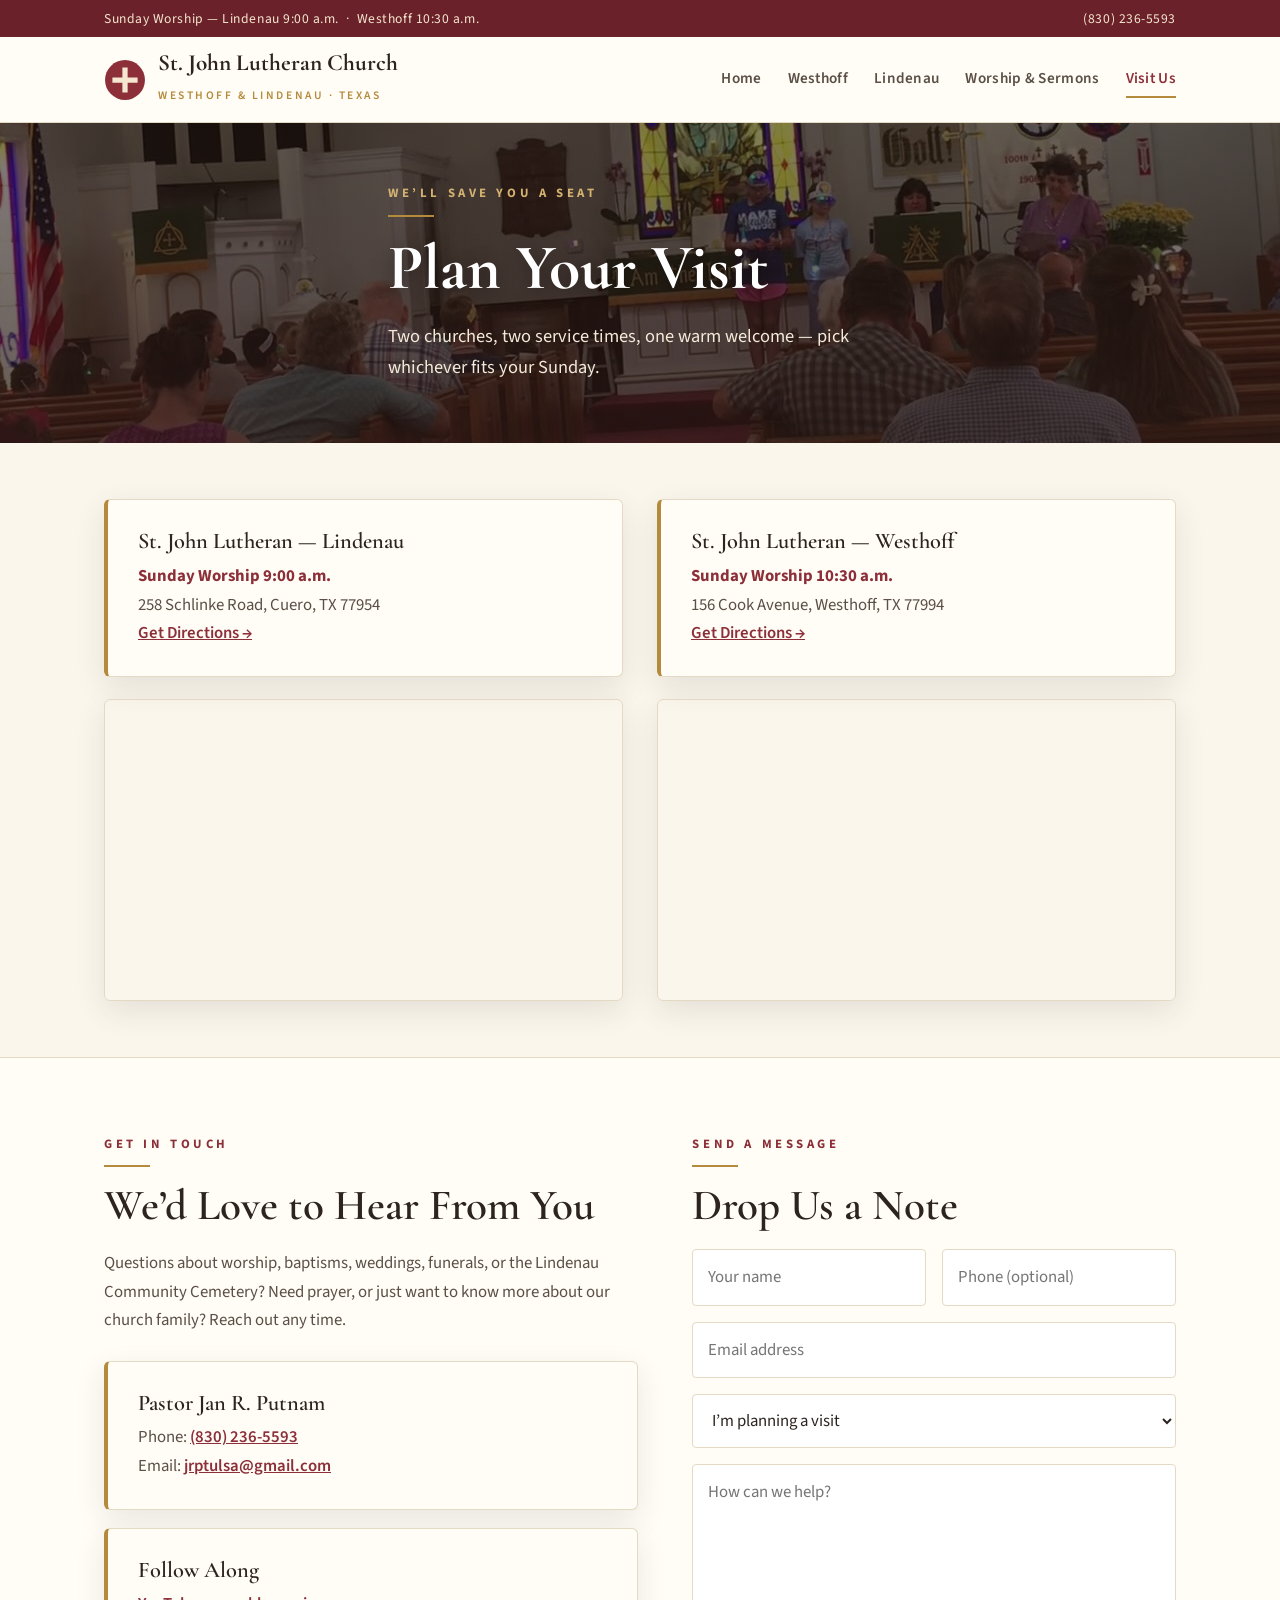
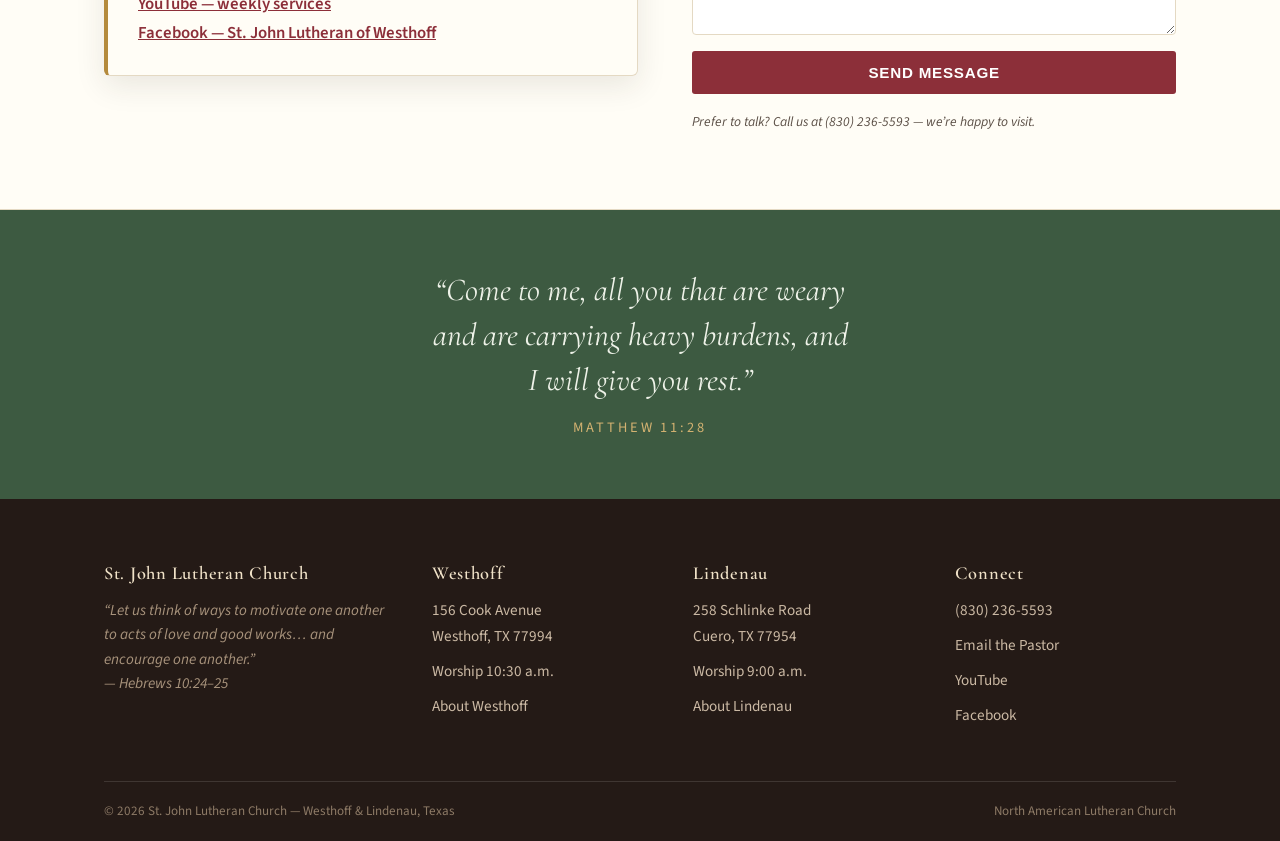
==== contact.html @ 032e2acc "St. John Lutheran Church site — Westhoff & Lindenau, TX 5-page static site: home, Westhoff, Lindenau" ====
<!DOCTYPE html>
<html lang="en">
<head>
<meta charset="UTF-8">
<meta name="viewport" content="width=device-width, initial-scale=1.0">
<title>Visit Us | St. John Lutheran Church — Westhoff &amp; Lindenau, Texas</title>
<meta name="description" content="Plan your visit to St. John Lutheran Church. Worship Sundays at 9:00 a.m. in Lindenau and 10:30 a.m. in Westhoff, Texas. Contact Pastor Jan R. Putnam at (830) 236-5593.">
<link rel="icon" href="data:image/svg+xml,%3Csvg xmlns='http://www.w3.org/2000/svg' viewBox='0 0 40 40'%3E%3Ccircle cx='20' cy='20' r='19' fill='%238c2f39'/%3E%3Cpath d='M17.5 8h5v9.5H32v5H22.5V32h-5V22.5H8v-5h9.5z' fill='%23f4e6cf'/%3E%3C/svg%3E">
<link rel="preconnect" href="https://fonts.googleapis.com">
<link rel="preconnect" href="https://fonts.gstatic.com" crossorigin>
<link href="https://fonts.googleapis.com/css2?family=Cormorant+Garamond:ital,wght@0,500;0,600;0,700;1,500&family=Source+Sans+3:ital,wght@0,400;0,600;0,700;1,400&display=swap" rel="stylesheet">
<link rel="stylesheet" href="styles.css">
</head>
<body>

<div class="topbar">
  <div class="container">
    <span class="times">Sunday Worship — Lindenau 9:00 a.m. &nbsp;·&nbsp; Westhoff 10:30 a.m.</span>
    <span><a href="tel:8302365593">(830) 236-5593</a></span>
  </div>
</div>

<header class="site">
  <div class="container">
    <a class="brand" href="index.html">
      <svg width="42" height="42" viewBox="0 0 40 40" aria-hidden="true"><circle cx="20" cy="20" r="19" fill="#8c2f39"/><path d="M17.5 8h5v9.5H32v5H22.5V32h-5V22.5H8v-5h9.5z" fill="#f4e6cf"/></svg>
      <span>
        <span class="name">St. John Lutheran Church</span><br>
        <span class="sub">Westhoff &amp; Lindenau · Texas</span>
      </span>
    </a>
    <button class="nav-toggle" aria-label="Menu" onclick="document.querySelector('nav.main').classList.toggle('open')">
      <span></span><span></span><span></span>
    </button>
    <nav class="main">
      <a href="index.html">Home</a>
      <a href="westhoff.html">Westhoff</a>
      <a href="lindenau.html">Lindenau</a>
      <a href="worship.html">Worship &amp; Sermons</a>
      <a href="contact.html" class="active">Visit Us</a>
    </nav>
  </div>
</header>

<div class="hero small" style="background-image:url('images/vbs-program.jpg')">
  <div class="container">
    <span class="kicker" style="color:#d3b271">We&rsquo;ll Save You a Seat</span>
    <h1>Plan Your Visit</h1>
    <p class="lead">Two churches, two service times, one warm welcome — pick whichever fits your Sunday.</p>
  </div>
</div>

<section class="tight">
  <div class="container grid-2">
    <div>
      <div class="info-card" style="margin-bottom:22px">
        <h3>St. John Lutheran — Lindenau</h3>
        <p><strong style="color:var(--red)">Sunday Worship 9:00 a.m.</strong><br>
        258 Schlinke Road, Cuero, TX 77954<br>
        <a href="https://maps.google.com/?q=St+John+Lutheran+Church,+258+Schlinke+Rd,+Cuero,+TX+77954" target="_blank" rel="noopener">Get Directions →</a></p>
      </div>
      <div class="map-embed">
        <iframe src="https://maps.google.com/maps?q=St%20John%20Lutheran%20Church%2C%20258%20Schlinke%20Rd%2C%20Cuero%2C%20TX%2077954&output=embed" title="Map to St. John Lutheran Church Lindenau" loading="lazy"></iframe>
      </div>
    </div>
    <div>
      <div class="info-card" style="margin-bottom:22px">
        <h3>St. John Lutheran — Westhoff</h3>
        <p><strong style="color:var(--red)">Sunday Worship 10:30 a.m.</strong><br>
        156 Cook Avenue, Westhoff, TX 77994<br>
        <a href="https://maps.google.com/?q=St+John+Lutheran+Church,+156+Cook+Ave,+Westhoff,+TX+77994" target="_blank" rel="noopener">Get Directions →</a></p>
      </div>
      <div class="map-embed">
        <iframe src="https://maps.google.com/maps?q=St%20John%20Lutheran%20Church%2C%20156%20Cook%20Ave%2C%20Westhoff%2C%20TX%2077994&output=embed" title="Map to St. John Lutheran Church Westhoff" loading="lazy"></iframe>
      </div>
    </div>
  </div>
</section>

<section class="alt">
  <div class="container split" style="align-items:start">
    <div>
      <span class="kicker">Get in Touch</span>
      <h2 class="title">We&rsquo;d Love to Hear From You</h2>
      <div class="prose">
        <p>Questions about worship, baptisms, weddings, funerals, or the Lindenau Community Cemetery? Need prayer, or just want to know more about our church family? Reach out any time.</p>
      </div>
      <div class="info-card" style="margin-top:26px">
        <h3>Pastor Jan R. Putnam</h3>
        <p>
          Phone: <a href="tel:8302365593">(830) 236-5593</a><br>
          Email: <a href="mailto:jrptulsa@gmail.com">jrptulsa@gmail.com</a>
        </p>
      </div>
      <div class="info-card" style="margin-top:18px">
        <h3>Follow Along</h3>
        <p>
          <a href="https://www.youtube.com/@stjohnlutheranwl4868" target="_blank" rel="noopener">YouTube — weekly services</a><br>
          <a href="https://www.facebook.com/people/St-John-Lutheran-of-Westhoff/100069569332849/" target="_blank" rel="noopener">Facebook — St. John Lutheran of Westhoff</a>
        </p>
      </div>
    </div>
    <div>
      <span class="kicker">Send a Message</span>
      <h2 class="title">Drop Us a Note</h2>
      <form class="contact" onsubmit="event.preventDefault(); this.style.display='none'; document.getElementById('thanks').style.display='block';">
        <div class="row">
          <input type="text" name="name" placeholder="Your name" required>
          <input type="tel" name="phone" placeholder="Phone (optional)">
        </div>
        <input type="email" name="email" placeholder="Email address" required>
        <select name="topic">
          <option>I&rsquo;m planning a visit</option>
          <option>Prayer request</option>
          <option>Baptism, wedding, or funeral</option>
          <option>Cemetery inquiry</option>
          <option>Something else</option>
        </select>
        <textarea name="message" rows="5" placeholder="How can we help?" required></textarea>
        <button class="btn btn-red" type="submit" style="border:none; cursor:pointer;">Send Message</button>
        <p class="form-note">Prefer to talk? Call us at (830) 236-5593 — we&rsquo;re happy to visit.</p>
      </form>
      <div class="form-thanks" id="thanks">Thank you! Your message has been received, and we&rsquo;ll be in touch soon. God bless!</div>
    </div>
  </div>
</section>

<div class="verse-band">
  <div class="container">
    <blockquote>&ldquo;Come to me, all you that are weary and are carrying heavy burdens, and I will give you rest.&rdquo;</blockquote>
    <cite>Matthew 11:28</cite>
  </div>
</div>

<footer class="site">
  <div class="container">
    <div class="cols">
      <div>
        <h4>St. John Lutheran Church</h4>
        <p class="verse">&ldquo;Let us think of ways to motivate one another to acts of love and good works&hellip; and encourage one another.&rdquo;<br>— Hebrews 10:24–25</p>
      </div>
      <div>
        <h4>Westhoff</h4>
        <ul>
          <li>156 Cook Avenue<br>Westhoff, TX 77994</li>
          <li>Worship 10:30 a.m.</li>
          <li><a href="westhoff.html">About Westhoff</a></li>
        </ul>
      </div>
      <div>
        <h4>Lindenau</h4>
        <ul>
          <li>258 Schlinke Road<br>Cuero, TX 77954</li>
          <li>Worship 9:00 a.m.</li>
          <li><a href="lindenau.html">About Lindenau</a></li>
        </ul>
      </div>
      <div>
        <h4>Connect</h4>
        <ul>
          <li><a href="tel:8302365593">(830) 236-5593</a></li>
          <li><a href="mailto:jrptulsa@gmail.com">Email the Pastor</a></li>
          <li><a href="https://www.youtube.com/@stjohnlutheranwl4868" target="_blank" rel="noopener">YouTube</a></li>
          <li><a href="https://www.facebook.com/people/St-John-Lutheran-of-Westhoff/100069569332849/" target="_blank" rel="noopener">Facebook</a></li>
        </ul>
      </div>
    </div>
    <div class="foot-bottom">
      <span>&copy; 2026 St. John Lutheran Church — Westhoff &amp; Lindenau, Texas</span>
      <span>North American Lutheran Church</span>
    </div>
  </div>
</footer>

</body>
</html>
---- styles.css ----
/* St. John Lutheran Church — Westhoff & Lindenau, Texas */

:root {
  --ink: #2d241f;
  --ink-soft: #5b4f46;
  --cream: #faf6ec;
  --paper: #fffdf6;
  --parchment: #f3ecdb;
  --line: #e4d9c3;
  --red: #8c2f39;
  --red-deep: #6b2129;
  --gold: #b48a3c;
  --gold-soft: #d3b271;
  --green: #3d5a41;
  --shadow: 0 10px 30px rgba(45, 36, 31, 0.10);
}

* { margin: 0; padding: 0; box-sizing: border-box; }

html { scroll-behavior: smooth; }

body {
  font-family: "Source Sans 3", "Segoe UI", sans-serif;
  font-size: 1.05rem;
  line-height: 1.7;
  color: var(--ink);
  background: var(--cream);
}

img { max-width: 100%; display: block; }

h1, h2, h3, h4 { font-family: "Cormorant Garamond", Georgia, serif; font-weight: 600; line-height: 1.15; }

a { color: var(--red); }

.container { max-width: 1120px; margin: 0 auto; padding: 0 24px; }

/* ---------- Top bar ---------- */
.topbar {
  background: var(--red-deep);
  color: #f4e6cf;
  font-size: 0.85rem;
  letter-spacing: 0.04em;
}
.topbar .container {
  display: flex; justify-content: space-between; align-items: center;
  padding-top: 7px; padding-bottom: 7px; gap: 16px;
}
.topbar a { color: #f4e6cf; text-decoration: none; }
.topbar a:hover { color: #fff; }
.topbar .times { white-space: nowrap; overflow: hidden; text-overflow: ellipsis; }

/* ---------- Header / nav ---------- */
header.site {
  background: var(--paper);
  border-bottom: 1px solid var(--line);
  position: sticky; top: 0; z-index: 50;
}
header.site .container {
  display: flex; align-items: center; justify-content: space-between;
  padding-top: 14px; padding-bottom: 14px;
}
.brand { display: flex; align-items: center; gap: 12px; text-decoration: none; color: var(--ink); }
.brand svg { flex: 0 0 auto; }
.brand .name {
  font-family: "Cormorant Garamond", Georgia, serif;
  font-size: 1.45rem; font-weight: 700; line-height: 1.05;
}
.brand .sub {
  font-size: 0.72rem; letter-spacing: 0.22em; text-transform: uppercase;
  color: var(--gold); font-weight: 600;
}
nav.main { display: flex; align-items: center; gap: 26px; }
nav.main a {
  text-decoration: none; color: var(--ink-soft); font-weight: 600;
  font-size: 0.95rem; letter-spacing: 0.02em;
  padding: 4px 0; border-bottom: 2px solid transparent;
}
nav.main a:hover { color: var(--red); }
nav.main a.active { color: var(--red); border-bottom-color: var(--gold); }
.nav-toggle { display: none; background: none; border: none; cursor: pointer; padding: 6px; }
.nav-toggle span { display: block; width: 24px; height: 2px; background: var(--ink); margin: 5px 0; transition: 0.2s; }

/* ---------- Hero ---------- */
.hero {
  position: relative; color: #fff;
  min-height: 520px;
  display: flex; align-items: center;
  background-size: cover; background-position: center;
}
.hero::before {
  content: ""; position: absolute; inset: 0;
  background: linear-gradient(180deg, rgba(30,20,16,0.55) 0%, rgba(43,26,22,0.72) 100%);
}
.hero .container { position: relative; padding-top: 90px; padding-bottom: 90px; }
.hero .kicker { color: var(--gold-soft); }
.hero h1 {
  font-size: clamp(2.4rem, 5.5vw, 4rem);
  font-weight: 700; margin: 10px 0 16px; max-width: 17ch;
  text-shadow: 0 2px 18px rgba(0,0,0,0.4);
}
.hero p.lead { max-width: 56ch; font-size: 1.15rem; color: #f3ead9; }
.hero .actions { margin-top: 30px; display: flex; gap: 14px; flex-wrap: wrap; }

.hero.small { min-height: 320px; }
.hero.small .container { padding-top: 60px; padding-bottom: 60px; }

/* ---------- Buttons ---------- */
.btn {
  display: inline-block; text-decoration: none; font-weight: 700;
  padding: 13px 28px; border-radius: 3px; font-size: 0.95rem;
  letter-spacing: 0.05em; text-transform: uppercase;
  transition: background 0.2s, color 0.2s;
}
.btn-gold { background: var(--gold); color: #fff; }
.btn-gold:hover { background: #9d7630; }
.btn-outline { border: 1.5px solid rgba(255,255,255,0.85); color: #fff; }
.btn-outline:hover { background: rgba(255,255,255,0.14); }
.btn-red { background: var(--red); color: #fff; }
.btn-red:hover { background: var(--red-deep); }

/* ---------- Section scaffolding ---------- */
section { padding: 76px 0; }
section.tight { padding: 56px 0; }
.kicker {
  display: block; font-size: 0.8rem; font-weight: 700;
  letter-spacing: 0.28em; text-transform: uppercase; color: var(--red);
}
.kicker::after {
  content: ""; display: block; width: 46px; height: 2px;
  background: var(--gold); margin-top: 10px; margin-bottom: 14px;
}
.center .kicker::after { margin-left: auto; margin-right: auto; }
.center { text-align: center; }
.center .kicker { margin-left: auto; margin-right: auto; }
h2.title { font-size: clamp(1.9rem, 3.6vw, 2.7rem); margin-bottom: 18px; }
.prose p + p { margin-top: 1em; }
.prose { color: var(--ink-soft); max-width: 70ch; }
.center .prose { margin-left: auto; margin-right: auto; }

.alt { background: var(--paper); border-top: 1px solid var(--line); border-bottom: 1px solid var(--line); }
.parch { background: var(--parchment); }

/* ---------- Verse band ---------- */
.verse-band { background: var(--green); color: #eef2e8; text-align: center; padding: 58px 0; }
.verse-band blockquote {
  font-family: "Cormorant Garamond", Georgia, serif;
  font-size: clamp(1.4rem, 3vw, 2rem); font-style: italic; max-width: 30ch;
  margin: 0 auto; line-height: 1.4;
}
.verse-band cite { display: block; margin-top: 14px; font-style: normal; font-size: 0.9rem; letter-spacing: 0.2em; text-transform: uppercase; color: var(--gold-soft); }

/* ---------- Cards / grids ---------- */
.grid-2 { display: grid; grid-template-columns: 1fr 1fr; gap: 34px; }
.grid-3 { display: grid; grid-template-columns: repeat(3, 1fr); gap: 26px; }

.church-card {
  background: var(--paper); border: 1px solid var(--line); border-radius: 6px;
  overflow: hidden; box-shadow: var(--shadow);
  display: flex; flex-direction: column;
}
.church-card .img-wrap { height: 320px; overflow: hidden; background: var(--parchment); }
.church-card img { width: 100%; height: 100%; object-fit: cover; object-position: center 20%; transition: transform 0.4s; }
.church-card:hover img { transform: scale(1.04); }
.church-card .body { padding: 28px 30px 30px; flex: 1; display: flex; flex-direction: column; }
.church-card h3 { font-size: 1.7rem; margin-bottom: 4px; }
.church-card .where { color: var(--gold); font-weight: 700; font-size: 0.82rem; letter-spacing: 0.18em; text-transform: uppercase; margin-bottom: 12px; }
.church-card p { color: var(--ink-soft); margin-bottom: 18px; }
.church-card .time {
  font-family: "Cormorant Garamond", Georgia, serif; font-size: 1.35rem; font-weight: 700;
  color: var(--red); margin-bottom: 18px;
}
.church-card .btn { margin-top: auto; align-self: flex-start; }

/* schedule tables */
.sched { width: 100%; border-collapse: collapse; }
.sched td { padding: 12px 6px; border-bottom: 1px solid var(--line); color: var(--ink-soft); }
.sched td:first-child { font-weight: 700; color: var(--ink); width: 55%; }
.sched tr:last-child td { border-bottom: none; }

/* stat tiles */
.stats { display: grid; grid-template-columns: repeat(4, 1fr); gap: 22px; text-align: center; }
.stat { background: var(--paper); border: 1px solid var(--line); border-radius: 6px; padding: 28px 14px; }
.stat .num { font-family: "Cormorant Garamond", Georgia, serif; font-size: 2.6rem; font-weight: 700; color: var(--red); line-height: 1; }
.stat .lbl { margin-top: 8px; font-size: 0.8rem; letter-spacing: 0.16em; text-transform: uppercase; color: var(--ink-soft); font-weight: 600; }

/* ---------- Timeline ---------- */
.timeline { position: relative; margin-top: 26px; }
.timeline::before { content: ""; position: absolute; left: 7px; top: 4px; bottom: 4px; width: 2px; background: var(--gold-soft); }
.tl-item { position: relative; padding: 0 0 30px 40px; }
.tl-item:last-child { padding-bottom: 0; }
.tl-item::before {
  content: ""; position: absolute; left: 0; top: 7px; width: 12px; height: 12px;
  border-radius: 50%; background: var(--red); border: 2px solid var(--paper); box-shadow: 0 0 0 2px var(--gold-soft);
}
.tl-item .year { font-family: "Cormorant Garamond", Georgia, serif; font-size: 1.35rem; font-weight: 700; color: var(--red); }
.tl-item p { color: var(--ink-soft); }

/* ---------- Split layouts ---------- */
.split { display: grid; grid-template-columns: 1.05fr 0.95fr; gap: 54px; align-items: center; }
.split.rev { grid-template-columns: 0.95fr 1.05fr; }
.split .photo { border-radius: 6px; overflow: hidden; box-shadow: var(--shadow); }
.split .photo img { width: 100%; height: 100%; object-fit: cover; }
.frame { border: 1px solid var(--line); background: var(--paper); padding: 10px; border-radius: 6px; box-shadow: var(--shadow); }
.frame img { border-radius: 3px; }
.caption { font-size: 0.85rem; color: var(--ink-soft); text-align: center; margin-top: 10px; font-style: italic; }

/* ---------- Video embeds ---------- */
.video { position: relative; padding-top: 56.25%; border-radius: 6px; overflow: hidden; box-shadow: var(--shadow); background: #000; }
.video iframe { position: absolute; inset: 0; width: 100%; height: 100%; border: 0; }
.video-meta { margin-top: 12px; }
.video-meta h3 { font-size: 1.25rem; }
.video-meta span { font-size: 0.85rem; color: var(--ink-soft); letter-spacing: 0.06em; text-transform: uppercase; }

/* ---------- Gallery ---------- */
.gallery { display: grid; grid-template-columns: repeat(3, 1fr); gap: 18px; }
.gallery figure { border-radius: 6px; overflow: hidden; box-shadow: var(--shadow); margin: 0; position: relative; }
.gallery img { width: 100%; height: 240px; object-fit: cover; transition: transform 0.4s; }
.gallery figure:hover img { transform: scale(1.05); }

/* ---------- Info / contact ---------- */
.info-card {
  background: var(--paper); border: 1px solid var(--line); border-left: 4px solid var(--gold);
  border-radius: 6px; padding: 28px 30px; box-shadow: var(--shadow);
}
.info-card h3 { font-size: 1.4rem; margin-bottom: 8px; }
.info-card p { color: var(--ink-soft); }
.info-card a { font-weight: 600; }

.map-embed { border: 1px solid var(--line); border-radius: 6px; overflow: hidden; box-shadow: var(--shadow); }
.map-embed iframe { display: block; width: 100%; height: 300px; border: 0; }

/* form */
form.contact { display: grid; gap: 16px; }
form.contact .row { display: grid; grid-template-columns: 1fr 1fr; gap: 16px; }
form.contact input, form.contact textarea, form.contact select {
  width: 100%; padding: 13px 15px; border: 1px solid var(--line); border-radius: 4px;
  background: #fff; font: inherit; color: var(--ink);
}
form.contact input:focus, form.contact textarea:focus, form.contact select:focus {
  outline: 2px solid var(--gold-soft); border-color: var(--gold);
}
.form-note { font-size: 0.85rem; color: var(--ink-soft); font-style: italic; }
.form-thanks { display: none; background: #eef3e9; border: 1px solid var(--green); color: var(--green); padding: 18px 20px; border-radius: 6px; font-weight: 600; }

/* ---------- CTA band ---------- */
.cta-band { background: linear-gradient(135deg, var(--red-deep), var(--red)); color: #fff; text-align: center; }
.cta-band h2 { font-size: clamp(1.8rem, 3.4vw, 2.6rem); margin-bottom: 12px; }
.cta-band p { color: #f0dfc9; max-width: 60ch; margin: 0 auto 26px; }

/* ---------- Footer ---------- */
footer.site { background: #241a16; color: #cbb9a4; padding: 64px 0 0; font-size: 0.95rem; }
footer.site .cols { display: grid; grid-template-columns: 1.3fr 1fr 1fr 1fr; gap: 40px; padding-bottom: 44px; }
footer.site h4 { color: #f0e2c8; font-size: 1.15rem; margin-bottom: 14px; letter-spacing: 0.04em; }
footer.site a { color: #cbb9a4; text-decoration: none; }
footer.site a:hover { color: #fff; }
footer.site ul { list-style: none; }
footer.site li { margin-bottom: 9px; }
footer.site .verse { font-style: italic; line-height: 1.6; color: #a8937c; }
.foot-bottom { border-top: 1px solid rgba(255,255,255,0.12); padding: 18px 0; font-size: 0.82rem; color: #8d7a66; display: flex; justify-content: space-between; gap: 12px; flex-wrap: wrap; }

/* ---------- Responsive ---------- */
@media (max-width: 920px) {
  .grid-2, .split, .split.rev { grid-template-columns: 1fr; }
  .split { gap: 30px; }
  .stats { grid-template-columns: repeat(2, 1fr); }
  .gallery, .grid-3 { grid-template-columns: 1fr 1fr; }
  footer.site .cols { grid-template-columns: 1fr 1fr; }
}
@media (max-width: 720px) {
  .nav-toggle { display: block; }
  nav.main {
    display: none; position: absolute; top: 100%; left: 0; right: 0;
    background: var(--paper); flex-direction: column; gap: 0;
    border-bottom: 1px solid var(--line); box-shadow: var(--shadow);
  }
  nav.main.open { display: flex; }
  nav.main a { padding: 15px 24px; width: 100%; border-bottom: 1px solid var(--line); }
  .topbar .times { display: none; }
  .gallery, .grid-3 { grid-template-columns: 1fr; }
  form.contact .row { grid-template-columns: 1fr; }
  footer.site .cols { grid-template-columns: 1fr; }
  .hero { min-height: 440px; }
}
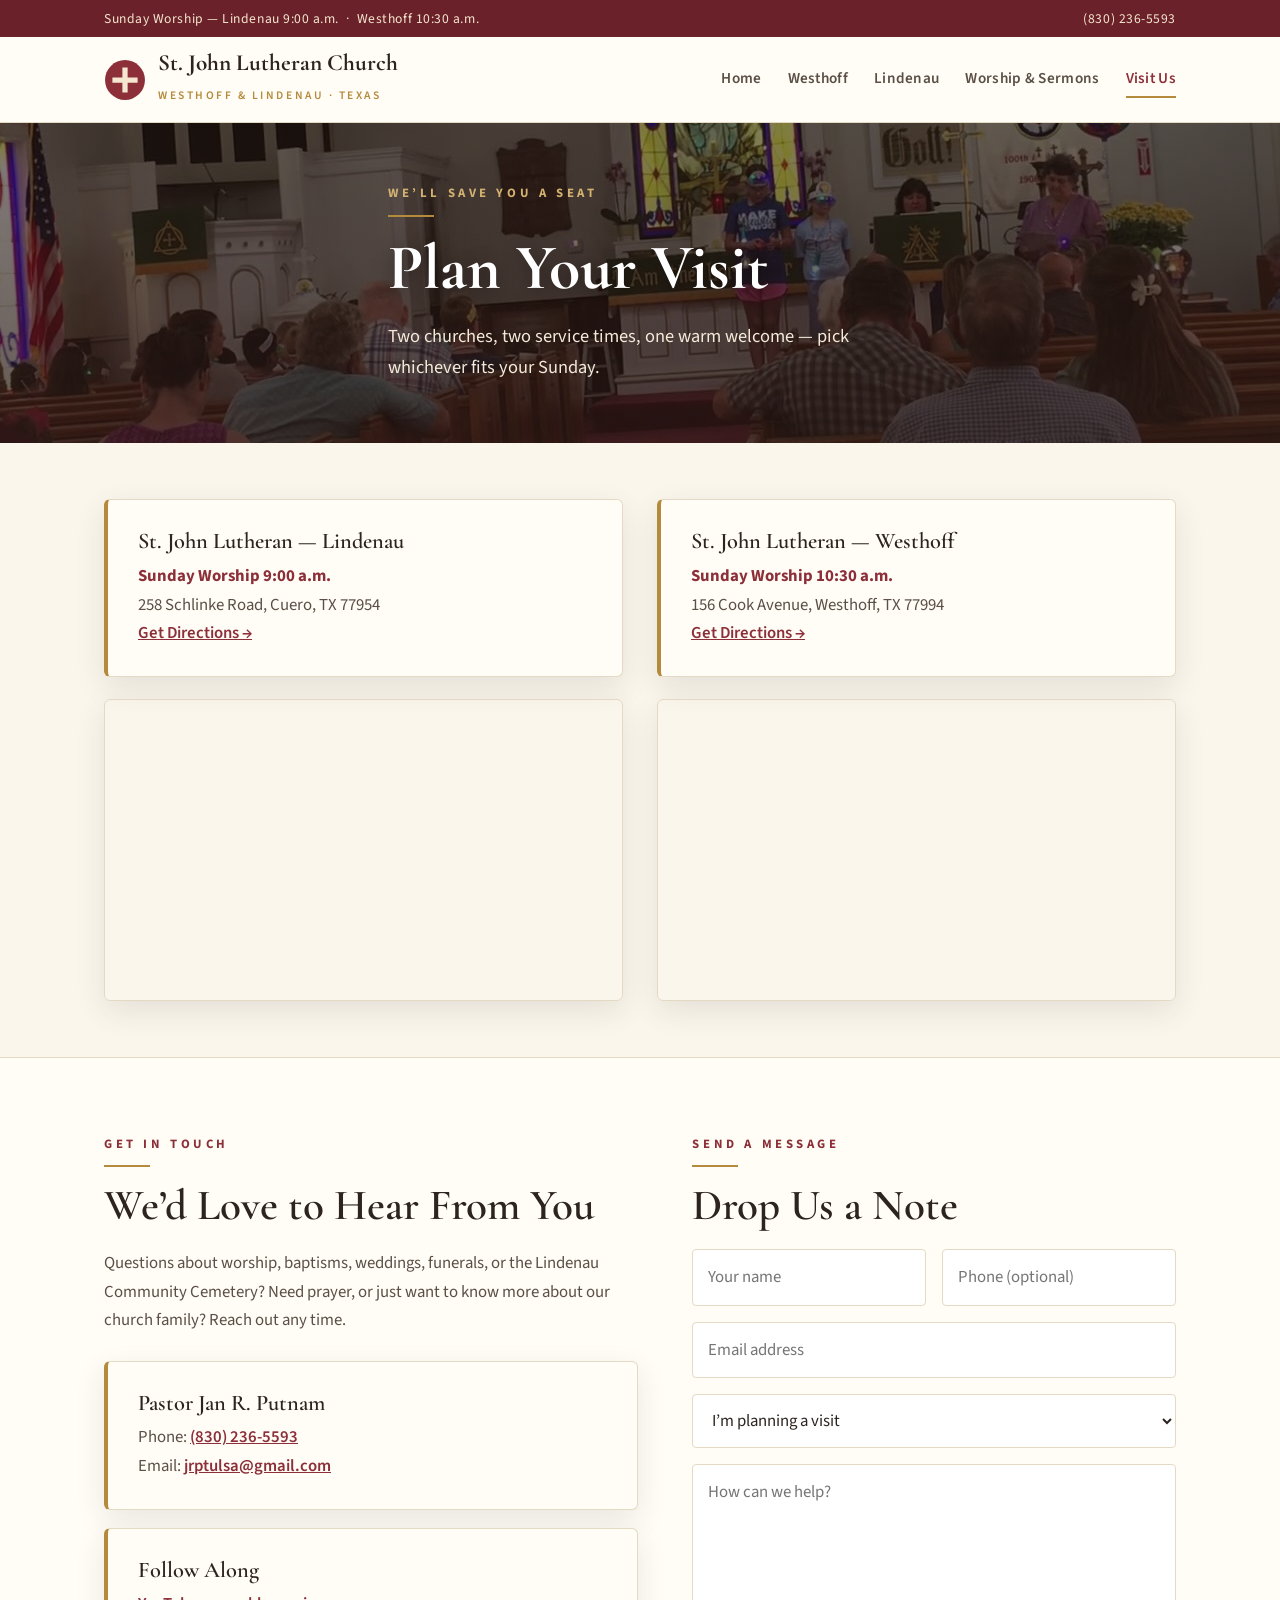
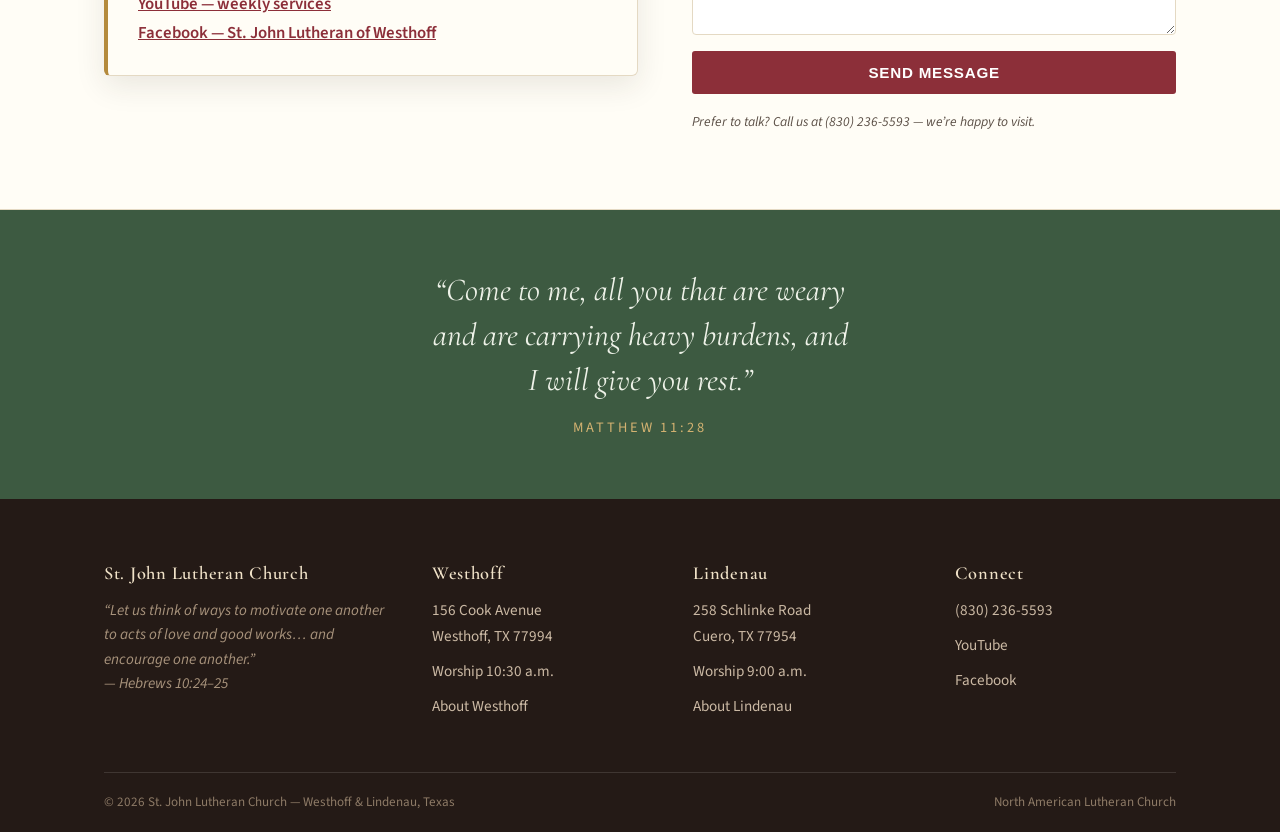
==== commit 241251ac: "Removed Email the Pastor link from footer" ====
--- a/contact.html
+++ b/contact.html
@@ -159,7 +159,6 @@
         <h4>Connect</h4>
         <ul>
           <li><a href="tel:8302365593">(830) 236-5593</a></li>
-          <li><a href="mailto:jrptulsa@gmail.com">Email the Pastor</a></li>
           <li><a href="https://www.youtube.com/@stjohnlutheranwl4868" target="_blank" rel="noopener">YouTube</a></li>
           <li><a href="https://www.facebook.com/people/St-John-Lutheran-of-Westhoff/100069569332849/" target="_blank" rel="noopener">Facebook</a></li>
         </ul>
